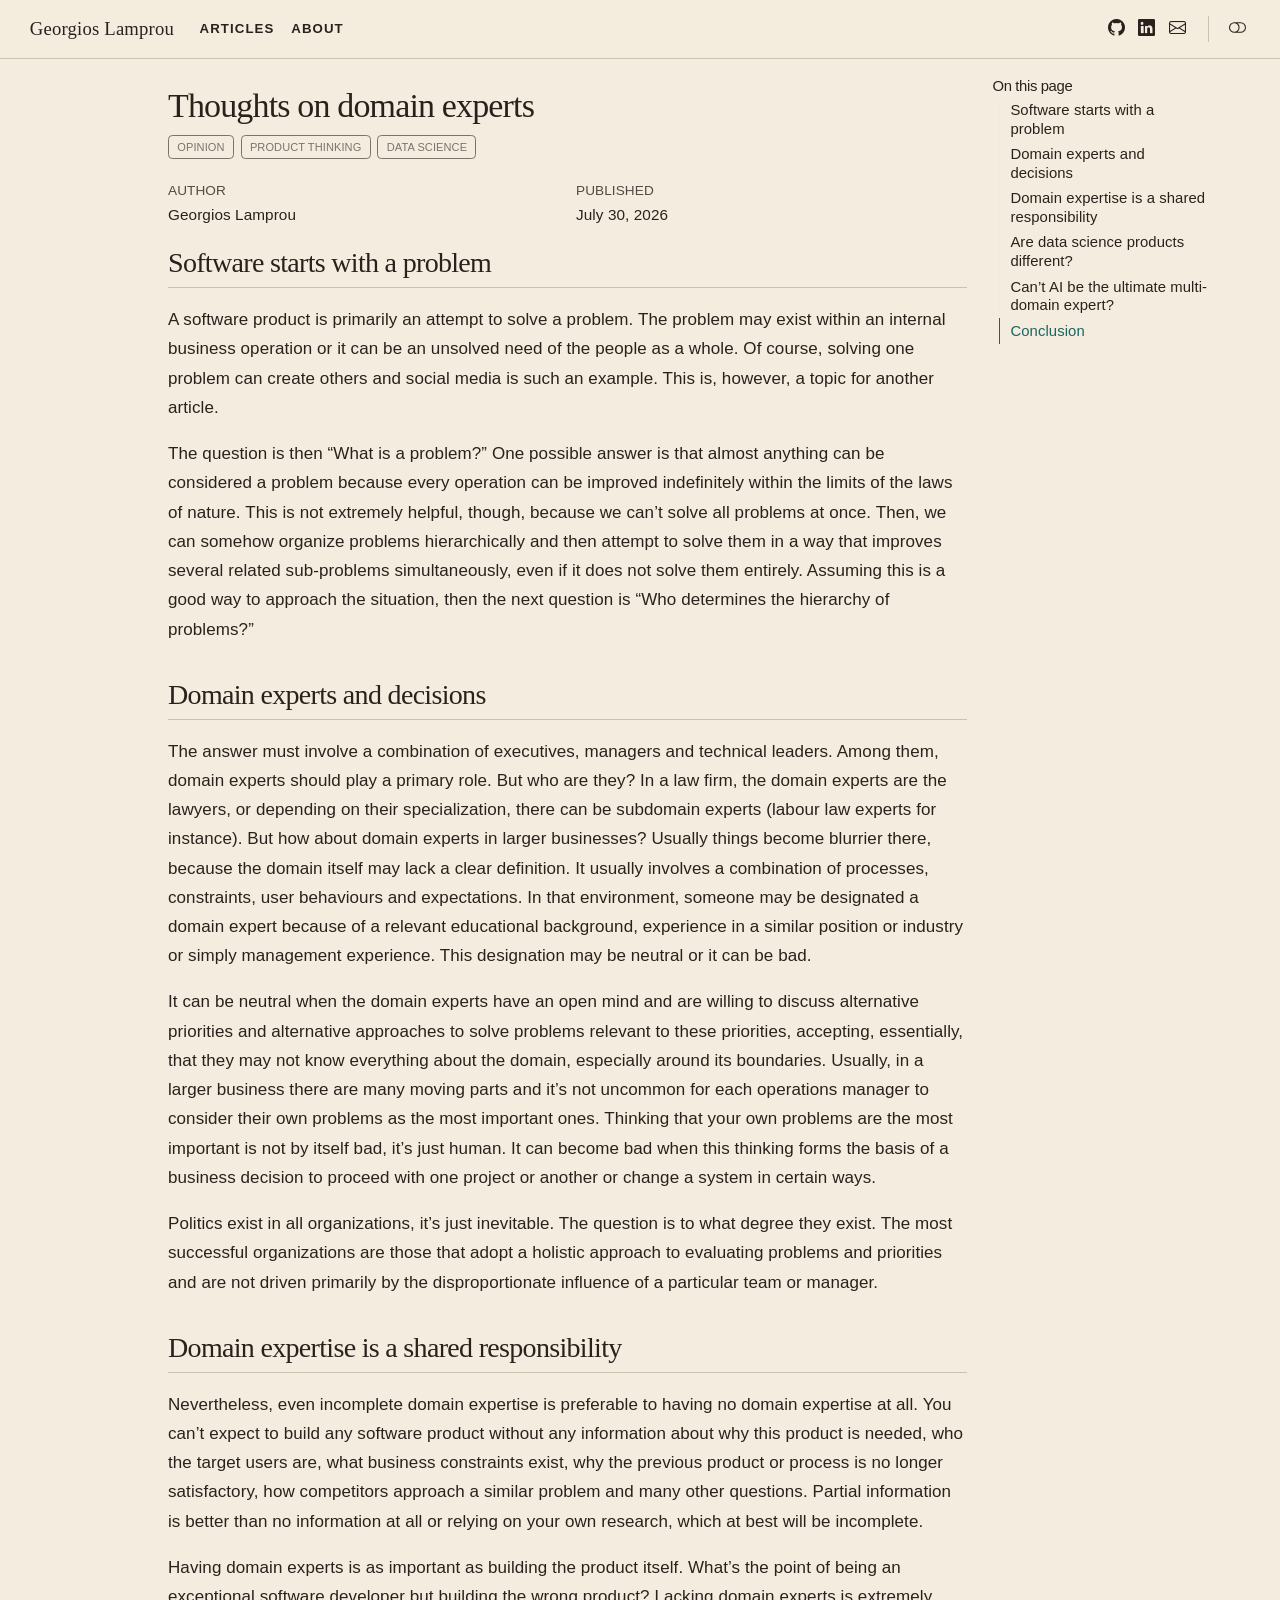
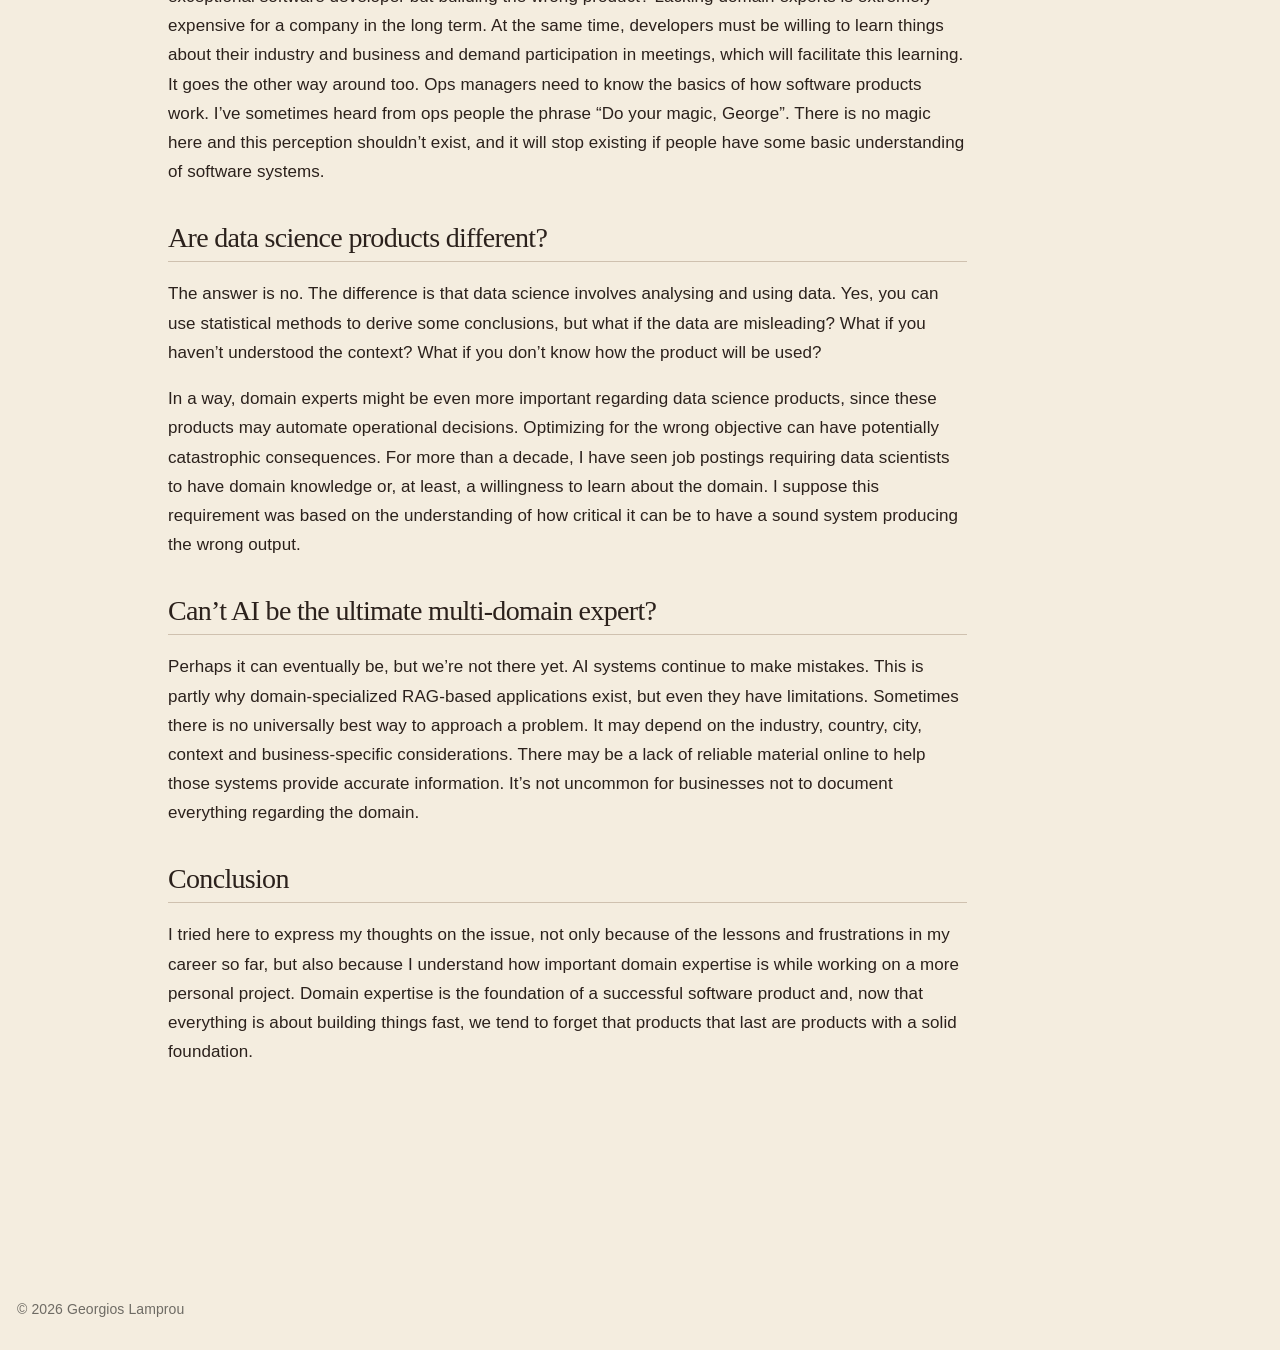
==== articles/thougts-on-domain-experts.html @ 37748b84 "Built site for gh-pages" ====
<!DOCTYPE html>
<html xmlns="http://www.w3.org/1999/xhtml" lang="en" xml:lang="en"><head>

<meta charset="utf-8">
<meta name="generator" content="quarto-1.9.38">

<meta name="viewport" content="width=device-width, initial-scale=1.0, user-scalable=yes">

<meta name="author" content="Georgios Lamprou">
<meta name="dcterms.date" content="2026-07-30">

<title>Thoughts on domain experts</title>
<style>
/* Default styles provided by pandoc.
** See https://pandoc.org/MANUAL.html#variables-for-html for config info.
*/
code{white-space: pre-wrap;}
span.smallcaps{font-variant: small-caps;}
div.columns{display: flex; gap: min(4vw, 1.5em);}
div.column{flex: auto; overflow-x: auto;}
div.hanging-indent{margin-left: 1.5em; text-indent: -1.5em;}
ul.task-list{list-style: none;}
ul.task-list li input[type="checkbox"] {
  width: 0.8em;
  margin: 0 0.8em 0.2em -1em; /* quarto-specific, see https://github.com/quarto-dev/quarto-cli/issues/4556 */ 
  vertical-align: middle;
}
</style>


<script src="../site_libs/quarto-nav/quarto-nav.js"></script>
<script src="../site_libs/clipboard/clipboard.min.js"></script>
<script src="../site_libs/quarto-html/quarto.js" type="module"></script>
<script src="../site_libs/quarto-html/tabsets/tabsets.js" type="module"></script>
<script src="../site_libs/quarto-html/popper.min.js"></script>
<script src="../site_libs/quarto-html/tippy.umd.min.js"></script>
<script src="../site_libs/quarto-html/anchor.min.js"></script>
<link href="../site_libs/quarto-html/tippy.css" rel="stylesheet">
<link href="../site_libs/quarto-html/quarto-syntax-highlighting-4a0610749eeff5ab924a4729b5181608.css" rel="stylesheet" class="quarto-color-scheme" id="quarto-text-highlighting-styles">
<link href="../site_libs/quarto-html/quarto-syntax-highlighting-dark-de927ec96a2411cf822331f71755f83e.css" rel="stylesheet" class="quarto-color-scheme quarto-color-alternate" id="quarto-text-highlighting-styles">
<link href="../site_libs/quarto-html/quarto-syntax-highlighting-4a0610749eeff5ab924a4729b5181608.css" rel="stylesheet" class="quarto-color-scheme-extra" id="quarto-text-highlighting-styles">
<script src="../site_libs/bootstrap/bootstrap.min.js"></script>
<link href="../site_libs/bootstrap/bootstrap-icons.css" rel="stylesheet">
<link href="../site_libs/bootstrap/bootstrap-5fc6ff348829d9a5387fcf61cf6ca1f0.min.css" rel="stylesheet" append-hash="true" class="quarto-color-scheme" id="quarto-bootstrap" data-mode="light">
<link href="../site_libs/bootstrap/bootstrap-dark-337f024c480e23375819f3c35331fd2a.min.css" rel="stylesheet" append-hash="true" class="quarto-color-scheme quarto-color-alternate" id="quarto-bootstrap" data-mode="dark">
<link href="../site_libs/bootstrap/bootstrap-5fc6ff348829d9a5387fcf61cf6ca1f0.min.css" rel="stylesheet" append-hash="true" class="quarto-color-scheme-extra" id="quarto-bootstrap" data-mode="light">
<script id="quarto-search-options" type="application/json">{
  "language": {
    "search-no-results-text": "No results",
    "search-matching-documents-text": "matching documents",
    "search-copy-link-title": "Copy link to search",
    "search-hide-matches-text": "Hide additional matches",
    "search-more-match-text": "more match in this document",
    "search-more-matches-text": "more matches in this document",
    "search-clear-button-title": "Clear",
    "search-text-placeholder": "",
    "search-detached-cancel-button-title": "Cancel",
    "search-submit-button-title": "Submit",
    "search-label": "Search"
  }
}</script>
<style>html{ scroll-behavior: smooth; }</style>
<meta name="theme-color" media="(prefers-color-scheme: light)" content="#f4eddf">
<meta name="theme-color" media="(prefers-color-scheme: dark)" content="#241c18">


<meta property="og:title" content="Thoughts on domain experts">
<meta property="og:description" content="This is my personal website intended for writing technical articles and beyond.">
<meta property="og:locale" content="en_US">
<meta property="og:site_name" content="Georgios Lamprou">
<link rel="canonical" href="https://labs.georgioslamprou.gr/articles/thougts-on-domain-experts.html">
</head>

<body class="nav-fixed quarto-light"><script id="quarto-html-before-body" type="application/javascript">
    const toggleBodyColorMode = (bsSheetEl) => {
      const mode = bsSheetEl.getAttribute("data-mode");
      const bodyEl = window.document.querySelector("body");
      if (mode === "dark") {
        bodyEl.classList.add("quarto-dark");
        bodyEl.classList.remove("quarto-light");
      } else {
        bodyEl.classList.add("quarto-light");
        bodyEl.classList.remove("quarto-dark");
      }
    }
    const toggleBodyColorPrimary = () => {
      const bsSheetEl = window.document.querySelector("link#quarto-bootstrap:not([rel=disabled-stylesheet])");
      if (bsSheetEl) {
        toggleBodyColorMode(bsSheetEl);
      }
    }
    const setColorSchemeToggle = (alternate) => {
      const toggles = window.document.querySelectorAll('.quarto-color-scheme-toggle');
      for (let i=0; i < toggles.length; i++) {
        const toggle = toggles[i];
        if (toggle) {
          if (alternate) {
            toggle.classList.add("alternate");
          } else {
            toggle.classList.remove("alternate");
          }
        }
      }
    };
    const toggleColorMode = (alternate) => {
      // Switch the stylesheets
      const primaryStylesheets = window.document.querySelectorAll('link.quarto-color-scheme:not(.quarto-color-alternate)');
      const alternateStylesheets = window.document.querySelectorAll('link.quarto-color-scheme.quarto-color-alternate');
      manageTransitions('#quarto-margin-sidebar .nav-link', false);
      if (alternate) {
        // note: dark is layered on light, we don't disable primary!
        enableStylesheet(alternateStylesheets);
        for (const sheetNode of alternateStylesheets) {
          if (sheetNode.id === "quarto-bootstrap") {
            toggleBodyColorMode(sheetNode);
          }
        }
      } else {
        disableStylesheet(alternateStylesheets);
        enableStylesheet(primaryStylesheets)
        toggleBodyColorPrimary();
      }
      manageTransitions('#quarto-margin-sidebar .nav-link', true);
      // Switch the toggles
      setColorSchemeToggle(alternate)
      // Hack to workaround the fact that safari doesn't
      // properly recolor the scrollbar when toggling (#1455)
      if (navigator.userAgent.indexOf('Safari') > 0 && navigator.userAgent.indexOf('Chrome') == -1) {
        manageTransitions("body", false);
        window.scrollTo(0, 1);
        setTimeout(() => {
          window.scrollTo(0, 0);
          manageTransitions("body", true);
        }, 40);
      }
    }
    const disableStylesheet = (stylesheets) => {
      for (let i=0; i < stylesheets.length; i++) {
        const stylesheet = stylesheets[i];
        stylesheet.rel = 'disabled-stylesheet';
      }
    }
    const enableStylesheet = (stylesheets) => {
      for (let i=0; i < stylesheets.length; i++) {
        const stylesheet = stylesheets[i];
        if(stylesheet.rel !== 'stylesheet') { // for Chrome, which will still FOUC without this check
          stylesheet.rel = 'stylesheet';
        }
      }
    }
    const manageTransitions = (selector, allowTransitions) => {
      const els = window.document.querySelectorAll(selector);
      for (let i=0; i < els.length; i++) {
        const el = els[i];
        if (allowTransitions) {
          el.classList.remove('notransition');
        } else {
          el.classList.add('notransition');
        }
      }
    }
    const isFileUrl = () => {
      return window.location.protocol === 'file:';
    }
    const hasAlternateSentinel = () => {
      let styleSentinel = getColorSchemeSentinel();
      if (styleSentinel !== null) {
        return styleSentinel === "alternate";
      } else {
        return false;
      }
    }
    const setStyleSentinel = (alternate) => {
      const value = alternate ? "alternate" : "default";
      if (!isFileUrl()) {
        window.localStorage.setItem("quarto-color-scheme", value);
      } else {
        localAlternateSentinel = value;
      }
    }
    const getColorSchemeSentinel = () => {
      if (!isFileUrl()) {
        const storageValue = window.localStorage.getItem("quarto-color-scheme");
        return storageValue != null ? storageValue : localAlternateSentinel;
      } else {
        return localAlternateSentinel;
      }
    }
    const toggleGiscusIfUsed = (isAlternate, darkModeDefault) => {
      const baseTheme = document.querySelector('#giscus-base-theme')?.value ?? 'light';
      const alternateTheme = document.querySelector('#giscus-alt-theme')?.value ?? 'dark';
      let newTheme = '';
      if(authorPrefersDark) {
        newTheme = isAlternate ? baseTheme : alternateTheme;
      } else {
        newTheme = isAlternate ? alternateTheme : baseTheme;
      }
      const changeGiscusTheme = () => {
        // From: https://github.com/giscus/giscus/issues/336
        const sendMessage = (message) => {
          const iframe = document.querySelector('iframe.giscus-frame');
          if (!iframe) return;
          iframe.contentWindow.postMessage({ giscus: message }, 'https://giscus.app');
        }
        sendMessage({
          setConfig: {
            theme: newTheme
          }
        });
      }
      const isGiscussLoaded = window.document.querySelector('iframe.giscus-frame') !== null;
      if (isGiscussLoaded) {
        changeGiscusTheme();
      }
    };
    const authorPrefersDark = false;
    const queryPrefersDark = window.matchMedia('(prefers-color-scheme: dark)');
    const darkModeDefault = queryPrefersDark.matches;
      document.querySelector('link#quarto-text-highlighting-styles.quarto-color-scheme-extra').rel = 'disabled-stylesheet';
      document.querySelector('link#quarto-bootstrap.quarto-color-scheme-extra').rel = 'disabled-stylesheet';
    let localAlternateSentinel = darkModeDefault ? 'alternate' : 'default';
    // Dark / light mode switch
    window.quartoToggleColorScheme = () => {
      // Read the current dark / light value
      let toAlternate = !hasAlternateSentinel();
      toggleColorMode(toAlternate);
      setStyleSentinel(toAlternate);
      toggleGiscusIfUsed(toAlternate, darkModeDefault);
      window.dispatchEvent(new Event('resize'));
    };
    queryPrefersDark.addEventListener("change", e => {
      if(window.localStorage.getItem("quarto-color-scheme") !== null)
        return;
      const alternate = e.matches
      toggleColorMode(alternate);
      localAlternateSentinel = e.matches ? 'alternate' : 'default'; // this is used alongside local storage!
      toggleGiscusIfUsed(alternate, darkModeDefault);
    });
    // Switch to dark mode if need be
    if (hasAlternateSentinel()) {
      toggleColorMode(true);
    } else {
      toggleColorMode(false);
    }
  </script>

<div id="quarto-search-results"></div>
  <header id="quarto-header" class="headroom fixed-top">
    <nav class="navbar navbar-expand-md " data-bs-theme="dark">
      <div class="navbar-container container-fluid">
      <div class="navbar-brand-container mx-auto">
    <a class="navbar-brand" href="../index.html">
    <span class="navbar-title">Georgios Lamprou</span>
    </a>
  </div>
          <button class="navbar-toggler" type="button" data-bs-toggle="collapse" data-bs-target="#navbarCollapse" aria-controls="navbarCollapse" role="menu" aria-expanded="false" aria-label="Toggle navigation" onclick="if (window.quartoToggleHeadroom) { window.quartoToggleHeadroom(); }">
  <span class="navbar-toggler-icon"></span>
</button>
          <div class="collapse navbar-collapse" id="navbarCollapse">
            <ul class="navbar-nav navbar-nav-scroll me-auto">
  <li class="nav-item">
    <a class="nav-link" href="../articles/index.html"> 
<span class="menu-text">Articles</span></a>
  </li>  
  <li class="nav-item">
    <a class="nav-link" href="../about/index.html"> 
<span class="menu-text">About</span></a>
  </li>  
</ul>
          </div> <!-- /navcollapse -->
            <div class="quarto-navbar-tools tools-wide">
    <a href="https://github.com/georgios-lamprou" title="" class="quarto-navigation-tool px-1" aria-label="Georgios Lamprou on GitHub"><i class="bi bi-github"></i></a>
    <a href="https://www.linkedin.com/in/georgioslamprou/" title="" class="quarto-navigation-tool px-1" aria-label="Georgios Lamprou on LinkedIn"><i class="bi bi-linkedin"></i></a>
    <a href="mailto:contact@georgioslamprou.gr" title="" class="quarto-navigation-tool px-1" aria-label="Email Georgios Lamprou"><i class="bi bi-envelope"></i></a>
  <a href="" class="quarto-color-scheme-toggle quarto-navigation-tool  px-1" onclick="window.quartoToggleColorScheme(); return false;" title="Toggle dark mode"><i class="bi"></i></a>
</div>
      </div> <!-- /container-fluid -->
    </nav>
</header>
<!-- content -->
<div id="quarto-content" class="quarto-container page-columns page-rows-contents page-layout-article page-navbar">
<!-- sidebar -->
<!-- margin-sidebar -->
    <div id="quarto-margin-sidebar" class="sidebar margin-sidebar">
        <nav id="TOC" role="doc-toc" class="toc-active">
    <h2 id="toc-title">On this page</h2>
   
  <ul>
  <li><a href="#software-starts-with-a-problem" id="toc-software-starts-with-a-problem" class="nav-link active" data-scroll-target="#software-starts-with-a-problem">Software starts with a problem</a></li>
  <li><a href="#domain-experts-and-decisions" id="toc-domain-experts-and-decisions" class="nav-link" data-scroll-target="#domain-experts-and-decisions">Domain experts and decisions</a></li>
  <li><a href="#domain-expertise-is-a-shared-responsibility" id="toc-domain-expertise-is-a-shared-responsibility" class="nav-link" data-scroll-target="#domain-expertise-is-a-shared-responsibility">Domain expertise is a shared responsibility</a></li>
  <li><a href="#are-data-science-products-different" id="toc-are-data-science-products-different" class="nav-link" data-scroll-target="#are-data-science-products-different">Are data science products different?</a></li>
  <li><a href="#cant-ai-be-the-ultimate-multi-domain-expert" id="toc-cant-ai-be-the-ultimate-multi-domain-expert" class="nav-link" data-scroll-target="#cant-ai-be-the-ultimate-multi-domain-expert">Can’t AI be the ultimate multi-domain expert?</a></li>
  <li><a href="#conclusion" id="toc-conclusion" class="nav-link" data-scroll-target="#conclusion">Conclusion</a></li>
  </ul>
</nav>
    </div>
<!-- main -->
<main class="content" id="quarto-document-content">


<header id="title-block-header" class="quarto-title-block default">
<div class="quarto-title">
<h1 class="title">Thoughts on domain experts</h1>
  <div class="quarto-categories">
    <div class="quarto-category">Opinion</div>
    <div class="quarto-category">Product Thinking</div>
    <div class="quarto-category">Data Science</div>
  </div>
  </div>



<div class="quarto-title-meta">

    <div>
    <div class="quarto-title-meta-heading">Author</div>
    <div class="quarto-title-meta-contents">
             <p>Georgios Lamprou </p>
          </div>
  </div>
    
    <div>
    <div class="quarto-title-meta-heading">Published</div>
    <div class="quarto-title-meta-contents">
      <p class="date">July 30, 2026</p>
    </div>
  </div>
  
    
  </div>
  


</header>


<section id="software-starts-with-a-problem" class="level2">
<h2 class="anchored" data-anchor-id="software-starts-with-a-problem">Software starts with a problem</h2>
<p>A software product is primarily an attempt to solve a problem. The problem may exist within an internal business operation or it can be an unsolved need of the people as a whole. Of course, solving one problem can create others and social media is such an example. This is, however, a topic for another article.</p>
<p>The question is then “What is a problem?” One possible answer is that almost anything can be considered a problem because every operation can be improved indefinitely within the limits of the laws of nature. This is not extremely helpful, though, because we can’t solve all problems at once. Then, we can somehow organize problems hierarchically and then attempt to solve them in a way that improves several related sub-problems simultaneously, even if it does not solve them entirely. Assuming this is a good way to approach the situation, then the next question is “Who determines the hierarchy of problems?”</p>
</section>
<section id="domain-experts-and-decisions" class="level2">
<h2 class="anchored" data-anchor-id="domain-experts-and-decisions">Domain experts and decisions</h2>
<p>The answer must involve a combination of executives, managers and technical leaders. Among them, domain experts should play a primary role. But who are they? In a law firm, the domain experts are the lawyers, or depending on their specialization, there can be subdomain experts (labour law experts for instance). But how about domain experts in larger businesses? Usually things become blurrier there, because the domain itself may lack a clear definition. It usually involves a combination of processes, constraints, user behaviours and expectations. In that environment, someone may be designated a domain expert because of a relevant educational background, experience in a similar position or industry or simply management experience. This designation may be neutral or it can be bad.</p>
<p>It can be neutral when the domain experts have an open mind and are willing to discuss alternative priorities and alternative approaches to solve problems relevant to these priorities, accepting, essentially, that they may not know everything about the domain, especially around its boundaries. Usually, in a larger business there are many moving parts and it’s not uncommon for each operations manager to consider their own problems as the most important ones. Thinking that your own problems are the most important is not by itself bad, it’s just human. It can become bad when this thinking forms the basis of a business decision to proceed with one project or another or change a system in certain ways.</p>
<p>Politics exist in all organizations, it’s just inevitable. The question is to what degree they exist. The most successful organizations are those that adopt a holistic approach to evaluating problems and priorities and are not driven primarily by the disproportionate influence of a particular team or manager.</p>
</section>
<section id="domain-expertise-is-a-shared-responsibility" class="level2">
<h2 class="anchored" data-anchor-id="domain-expertise-is-a-shared-responsibility">Domain expertise is a shared responsibility</h2>
<p>Nevertheless, even incomplete domain expertise is preferable to having no domain expertise at all. You can’t expect to build any software product without any information about why this product is needed, who the target users are, what business constraints exist, why the previous product or process is no longer satisfactory, how competitors approach a similar problem and many other questions. Partial information is better than no information at all or relying on your own research, which at best will be incomplete.</p>
<p>Having domain experts is as important as building the product itself. What’s the point of being an exceptional software developer but building the wrong product? Lacking domain experts is extremely expensive for a company in the long term. At the same time, developers must be willing to learn things about their industry and business and demand participation in meetings, which will facilitate this learning. It goes the other way around too. Ops managers need to know the basics of how software products work. I’ve sometimes heard from ops people the phrase “Do your magic, George”. There is no magic here and this perception shouldn’t exist, and it will stop existing if people have some basic understanding of software systems.</p>
</section>
<section id="are-data-science-products-different" class="level2">
<h2 class="anchored" data-anchor-id="are-data-science-products-different">Are data science products different?</h2>
<p>The answer is no. The difference is that data science involves analysing and using data. Yes, you can use statistical methods to derive some conclusions, but what if the data are misleading? What if you haven’t understood the context? What if you don’t know how the product will be used?</p>
<p>In a way, domain experts might be even more important regarding data science products, since these products may automate operational decisions. Optimizing for the wrong objective can have potentially catastrophic consequences. For more than a decade, I have seen job postings requiring data scientists to have domain knowledge or, at least, a willingness to learn about the domain. I suppose this requirement was based on the understanding of how critical it can be to have a sound system producing the wrong output.</p>
</section>
<section id="cant-ai-be-the-ultimate-multi-domain-expert" class="level2">
<h2 class="anchored" data-anchor-id="cant-ai-be-the-ultimate-multi-domain-expert">Can’t AI be the ultimate multi-domain expert?</h2>
<p>Perhaps it can eventually be, but we’re not there yet. AI systems continue to make mistakes. This is partly why domain-specialized RAG-based applications exist, but even they have limitations. Sometimes there is no universally best way to approach a problem. It may depend on the industry, country, city, context and business-specific considerations. There may be a lack of reliable material online to help those systems provide accurate information. It’s not uncommon for businesses not to document everything regarding the domain.</p>
</section>
<section id="conclusion" class="level2">
<h2 class="anchored" data-anchor-id="conclusion">Conclusion</h2>
<p>I tried here to express my thoughts on the issue, not only because of the lessons and frustrations in my career so far, but also because I understand how important domain expertise is while working on a more personal project. Domain expertise is the foundation of a successful software product and, now that everything is about building things fast, we tend to forget that products that last are products with a solid foundation.</p>


</section>

</main> <!-- /main -->
<script id="quarto-html-after-body" type="application/javascript">
  window.document.addEventListener("DOMContentLoaded", function (event) {
    // Ensure there is a toggle, if there isn't float one in the top right
    if (window.document.querySelector('.quarto-color-scheme-toggle') === null) {
      const a = window.document.createElement('a');
      a.classList.add('top-right');
      a.classList.add('quarto-color-scheme-toggle');
      a.href = "";
      a.onclick = function() { try { window.quartoToggleColorScheme(); } catch {} return false; };
      const i = window.document.createElement("i");
      i.classList.add('bi');
      a.appendChild(i);
      window.document.body.appendChild(a);
    }
    setColorSchemeToggle(hasAlternateSentinel())
    const icon = "";
    const anchorJS = new window.AnchorJS();
    anchorJS.options = {
      placement: 'right',
      icon: icon
    };
    anchorJS.add('.anchored');
    const isCodeAnnotation = (el) => {
      for (const clz of el.classList) {
        if (clz.startsWith('code-annotation-')) {                     
          return true;
        }
      }
      return false;
    }
    const onCopySuccess = function(e) {
      // button target
      const button = e.trigger;
      // don't keep focus
      button.blur();
      // flash "checked"
      button.classList.add('code-copy-button-checked');
      var currentTitle = button.getAttribute("title");
      button.setAttribute("title", "Copied!");
      let tooltip;
      if (window.bootstrap) {
        button.setAttribute("data-bs-toggle", "tooltip");
        button.setAttribute("data-bs-placement", "left");
        button.setAttribute("data-bs-title", "Copied!");
        tooltip = new bootstrap.Tooltip(button, 
          { trigger: "manual", 
            customClass: "code-copy-button-tooltip",
            offset: [0, -8]});
        tooltip.show();    
      }
      setTimeout(function() {
        if (tooltip) {
          tooltip.hide();
          button.removeAttribute("data-bs-title");
          button.removeAttribute("data-bs-toggle");
          button.removeAttribute("data-bs-placement");
        }
        button.setAttribute("title", currentTitle);
        button.classList.remove('code-copy-button-checked');
      }, 1000);
      // clear code selection
      e.clearSelection();
    }
    const getTextToCopy = function(trigger) {
      const outerScaffold = trigger.parentElement.cloneNode(true);
      const codeEl = outerScaffold.querySelector('code');
      for (const childEl of codeEl.children) {
        if (isCodeAnnotation(childEl)) {
          childEl.remove();
        }
      }
      return codeEl.innerText;
    }
    const clipboard = new window.ClipboardJS('.code-copy-button:not([data-in-quarto-modal])', {
      text: getTextToCopy
    });
    clipboard.on('success', onCopySuccess);
    if (window.document.getElementById('quarto-embedded-source-code-modal')) {
      const clipboardModal = new window.ClipboardJS('.code-copy-button[data-in-quarto-modal]', {
        text: getTextToCopy,
        container: window.document.getElementById('quarto-embedded-source-code-modal')
      });
      clipboardModal.on('success', onCopySuccess);
    }
      var localhostRegex = new RegExp(/^(?:http|https):\/\/localhost\:?[0-9]*\//);
      var mailtoRegex = new RegExp(/^mailto:/);
        var filterRegex = new RegExp("https:\/\/labs\.georgioslamprou\.gr");
      var isInternal = (href) => {
          return filterRegex.test(href) || localhostRegex.test(href) || mailtoRegex.test(href);
      }
      // Inspect non-navigation links and adorn them if external
     var links = window.document.querySelectorAll('a[href]:not(.nav-link):not(.navbar-brand):not(.toc-action):not(.sidebar-link):not(.sidebar-item-toggle):not(.pagination-link):not(.no-external):not([aria-hidden]):not(.dropdown-item):not(.quarto-navigation-tool):not(.about-link)');
      for (var i=0; i<links.length; i++) {
        const link = links[i];
        if (!isInternal(link.href)) {
          // undo the damage that might have been done by quarto-nav.js in the case of
          // links that we want to consider external
          if (link.dataset.originalHref !== undefined) {
            link.href = link.dataset.originalHref;
          }
            // target, if specified
            link.setAttribute("target", "_blank");
            if (link.getAttribute("rel") === null) {
              link.setAttribute("rel", "noopener");
            }
        }
      }
    function tippyHover(el, contentFn, onTriggerFn, onUntriggerFn) {
      const config = {
        allowHTML: true,
        maxWidth: 500,
        delay: 100,
        arrow: false,
        appendTo: function(el) {
            return el.parentElement;
        },
        interactive: true,
        interactiveBorder: 10,
        theme: 'quarto',
        placement: 'bottom-start',
      };
      if (contentFn) {
        config.content = contentFn;
      }
      if (onTriggerFn) {
        config.onTrigger = onTriggerFn;
      }
      if (onUntriggerFn) {
        config.onUntrigger = onUntriggerFn;
      }
      window.tippy(el, config); 
    }
    const noterefs = window.document.querySelectorAll('a[role="doc-noteref"]');
    for (var i=0; i<noterefs.length; i++) {
      const ref = noterefs[i];
      tippyHover(ref, function() {
        // use id or data attribute instead here
        let href = ref.getAttribute('data-footnote-href') || ref.getAttribute('href');
        try { href = new URL(href).hash; } catch {}
        const id = href.replace(/^#\/?/, "");
        const note = window.document.getElementById(id);
        if (note) {
          return note.innerHTML;
        } else {
          return "";
        }
      });
    }
    const xrefs = window.document.querySelectorAll('a.quarto-xref');
    const processXRef = (id, note) => {
      // Strip column container classes
      const stripColumnClz = (el) => {
        el.classList.remove("page-full", "page-columns");
        if (el.children) {
          for (const child of el.children) {
            stripColumnClz(child);
          }
        }
      }
      stripColumnClz(note)
      if (id === null || id.startsWith('sec-')) {
        // Special case sections, only their first couple elements
        const container = document.createElement("div");
        if (note.children && note.children.length > 2) {
          container.appendChild(note.children[0].cloneNode(true));
          for (let i = 1; i < note.children.length; i++) {
            const child = note.children[i];
            if (child.tagName === "P" && child.innerText === "") {
              continue;
            } else {
              container.appendChild(child.cloneNode(true));
              break;
            }
          }
          if (window.Quarto?.typesetMath) {
            window.Quarto.typesetMath(container);
          }
          return container.innerHTML
        } else {
          if (window.Quarto?.typesetMath) {
            window.Quarto.typesetMath(note);
          }
          return note.innerHTML;
        }
      } else {
        // Remove any anchor links if they are present
        const anchorLink = note.querySelector('a.anchorjs-link');
        if (anchorLink) {
          anchorLink.remove();
        }
        if (window.Quarto?.typesetMath) {
          window.Quarto.typesetMath(note);
        }
        if (note.classList.contains("callout")) {
          return note.outerHTML;
        } else {
          return note.innerHTML;
        }
      }
    }
    for (var i=0; i<xrefs.length; i++) {
      const xref = xrefs[i];
      tippyHover(xref, undefined, function(instance) {
        instance.disable();
        let url = xref.getAttribute('href');
        let hash = undefined; 
        if (url.startsWith('#')) {
          hash = url;
        } else {
          try { hash = new URL(url).hash; } catch {}
        }
        if (hash) {
          const id = hash.replace(/^#\/?/, "");
          const note = window.document.getElementById(id);
          if (note !== null) {
            try {
              const html = processXRef(id, note.cloneNode(true));
              instance.setContent(html);
            } finally {
              instance.enable();
              instance.show();
            }
          } else {
            // See if we can fetch this
            fetch(url.split('#')[0])
            .then(res => res.text())
            .then(html => {
              const parser = new DOMParser();
              const htmlDoc = parser.parseFromString(html, "text/html");
              const note = htmlDoc.getElementById(id);
              if (note !== null) {
                const html = processXRef(id, note);
                instance.setContent(html);
              } 
            }).finally(() => {
              instance.enable();
              instance.show();
            });
          }
        } else {
          // See if we can fetch a full url (with no hash to target)
          // This is a special case and we should probably do some content thinning / targeting
          fetch(url)
          .then(res => res.text())
          .then(html => {
            const parser = new DOMParser();
            const htmlDoc = parser.parseFromString(html, "text/html");
            const note = htmlDoc.querySelector('main.content');
            if (note !== null) {
              // This should only happen for chapter cross references
              // (since there is no id in the URL)
              // remove the first header
              if (note.children.length > 0 && note.children[0].tagName === "HEADER") {
                note.children[0].remove();
              }
              const html = processXRef(null, note);
              instance.setContent(html);
            } 
          }).finally(() => {
            instance.enable();
            instance.show();
          });
        }
      }, function(instance) {
      });
    }
        let selectedAnnoteEl;
        const selectorForAnnotation = ( cell, annotation) => {
          let cellAttr = 'data-code-cell="' + cell + '"';
          let lineAttr = 'data-code-annotation="' +  annotation + '"';
          const selector = 'span[' + cellAttr + '][' + lineAttr + ']';
          return selector;
        }
        const selectCodeLines = (annoteEl) => {
          const doc = window.document;
          const targetCell = annoteEl.getAttribute("data-target-cell");
          const targetAnnotation = annoteEl.getAttribute("data-target-annotation");
          const annoteSpan = window.document.querySelector(selectorForAnnotation(targetCell, targetAnnotation));
          const lines = annoteSpan.getAttribute("data-code-lines").split(",");
          const lineIds = lines.map((line) => {
            return targetCell + "-" + line;
          })
          let top = null;
          let height = null;
          let parent = null;
          if (lineIds.length > 0) {
              //compute the position of the single el (top and bottom and make a div)
              const el = window.document.getElementById(lineIds[0]);
              top = el.offsetTop;
              height = el.offsetHeight;
              parent = el.parentElement.parentElement;
            if (lineIds.length > 1) {
              const lastEl = window.document.getElementById(lineIds[lineIds.length - 1]);
              const bottom = lastEl.offsetTop + lastEl.offsetHeight;
              height = bottom - top;
            }
            if (top !== null && height !== null && parent !== null) {
              // cook up a div (if necessary) and position it 
              let div = window.document.getElementById("code-annotation-line-highlight");
              if (div === null) {
                div = window.document.createElement("div");
                div.setAttribute("id", "code-annotation-line-highlight");
                div.style.position = 'absolute';
                parent.appendChild(div);
              }
              div.style.top = top - 2 + "px";
              div.style.height = height + 4 + "px";
              div.style.left = 0;
              let gutterDiv = window.document.getElementById("code-annotation-line-highlight-gutter");
              if (gutterDiv === null) {
                gutterDiv = window.document.createElement("div");
                gutterDiv.setAttribute("id", "code-annotation-line-highlight-gutter");
                gutterDiv.style.position = 'absolute';
                const codeCell = window.document.getElementById(targetCell);
                const gutter = codeCell.querySelector('.code-annotation-gutter');
                gutter.appendChild(gutterDiv);
              }
              gutterDiv.style.top = top - 2 + "px";
              gutterDiv.style.height = height + 4 + "px";
            }
            selectedAnnoteEl = annoteEl;
          }
        };
        const unselectCodeLines = () => {
          const elementsIds = ["code-annotation-line-highlight", "code-annotation-line-highlight-gutter"];
          elementsIds.forEach((elId) => {
            const div = window.document.getElementById(elId);
            if (div) {
              div.remove();
            }
          });
          selectedAnnoteEl = undefined;
        };
          // Handle positioning of the toggle
      window.addEventListener(
        "resize",
        throttle(() => {
          elRect = undefined;
          if (selectedAnnoteEl) {
            selectCodeLines(selectedAnnoteEl);
          }
        }, 10)
      );
      function throttle(fn, ms) {
      let throttle = false;
      let timer;
        return (...args) => {
          if(!throttle) { // first call gets through
              fn.apply(this, args);
              throttle = true;
          } else { // all the others get throttled
              if(timer) clearTimeout(timer); // cancel #2
              timer = setTimeout(() => {
                fn.apply(this, args);
                timer = throttle = false;
              }, ms);
          }
        };
      }
        // Attach click handler to the DT
        const annoteDls = window.document.querySelectorAll('dt[data-target-cell]');
        for (const annoteDlNode of annoteDls) {
          annoteDlNode.addEventListener('click', (event) => {
            const clickedEl = event.target;
            if (clickedEl !== selectedAnnoteEl) {
              unselectCodeLines();
              const activeEl = window.document.querySelector('dt[data-target-cell].code-annotation-active');
              if (activeEl) {
                activeEl.classList.remove('code-annotation-active');
              }
              selectCodeLines(clickedEl);
              clickedEl.classList.add('code-annotation-active');
            } else {
              // Unselect the line
              unselectCodeLines();
              clickedEl.classList.remove('code-annotation-active');
            }
          });
        }
    const findCites = (el) => {
      const parentEl = el.parentElement;
      if (parentEl) {
        const cites = parentEl.dataset.cites;
        if (cites) {
          return {
            el,
            cites: cites.split(' ')
          };
        } else {
          return findCites(el.parentElement)
        }
      } else {
        return undefined;
      }
    };
    var bibliorefs = window.document.querySelectorAll('a[role="doc-biblioref"]');
    for (var i=0; i<bibliorefs.length; i++) {
      const ref = bibliorefs[i];
      const citeInfo = findCites(ref);
      if (citeInfo) {
        tippyHover(citeInfo.el, function() {
          var popup = window.document.createElement('div');
          citeInfo.cites.forEach(function(cite) {
            var citeDiv = window.document.createElement('div');
            citeDiv.classList.add('hanging-indent');
            citeDiv.classList.add('csl-entry');
            var biblioDiv = window.document.getElementById('ref-' + cite);
            if (biblioDiv) {
              citeDiv.innerHTML = biblioDiv.innerHTML;
            }
            popup.appendChild(citeDiv);
          });
          return popup.innerHTML;
        });
      }
    }
  });
  </script>
</div> <!-- /content -->
<footer class="footer">
  <div class="nav-footer">
    <div class="nav-footer-left">
<p>© 2026 Georgios Lamprou</p>
</div>   
    <div class="nav-footer-center">
      &nbsp;
    </div>
    <div class="nav-footer-right">
      &nbsp;
    </div>
  </div>
</footer>




<script src="../site_libs/quarto-html/zenscroll-min.js"></script>
</body></html>
---- site_libs/quarto-html/tippy.css ----
.tippy-box[data-animation=fade][data-state=hidden]{opacity:0}[data-tippy-root]{max-width:calc(100vw - 10px)}.tippy-box{position:relative;background-color:#333;color:#fff;border-radius:4px;font-size:14px;line-height:1.4;white-space:normal;outline:0;transition-property:transform,visibility,opacity}.tippy-box[data-placement^=top]>.tippy-arrow{bottom:0}.tippy-box[data-placement^=top]>.tippy-arrow:before{bottom:-7px;left:0;border-width:8px 8px 0;border-top-color:initial;transform-origin:center top}.tippy-box[data-placement^=bottom]>.tippy-arrow{top:0}.tippy-box[data-placement^=bottom]>.tippy-arrow:before{top:-7px;left:0;border-width:0 8px 8px;border-bottom-color:initial;transform-origin:center bottom}.tippy-box[data-placement^=left]>.tippy-arrow{right:0}.tippy-box[data-placement^=left]>.tippy-arrow:before{border-width:8px 0 8px 8px;border-left-color:initial;right:-7px;transform-origin:center left}.tippy-box[data-placement^=right]>.tippy-arrow{left:0}.tippy-box[data-placement^=right]>.tippy-arrow:before{left:-7px;border-width:8px 8px 8px 0;border-right-color:initial;transform-origin:center right}.tippy-box[data-inertia][data-state=visible]{transition-timing-function:cubic-bezier(.54,1.5,.38,1.11)}.tippy-arrow{width:16px;height:16px;color:#333}.tippy-arrow:before{content:"";position:absolute;border-color:transparent;border-style:solid}.tippy-content{position:relative;padding:5px 9px;z-index:1}
---- site_libs/quarto-html/quarto-syntax-highlighting-4a0610749eeff5ab924a4729b5181608.css ----
/* quarto syntax highlight colors */
:root {
  --quarto-hl-ot-color: #003B4F;
  --quarto-hl-at-color: #657422;
  --quarto-hl-ss-color: #20794D;
  --quarto-hl-an-color: #5E5E5E;
  --quarto-hl-fu-color: #4758AB;
  --quarto-hl-st-color: #20794D;
  --quarto-hl-cf-color: #003B4F;
  --quarto-hl-op-color: #5E5E5E;
  --quarto-hl-er-color: #AD0000;
  --quarto-hl-bn-color: #AD0000;
  --quarto-hl-al-color: #AD0000;
  --quarto-hl-va-color: #111111;
  --quarto-hl-bu-color: inherit;
  --quarto-hl-ex-color: inherit;
  --quarto-hl-pp-color: #AD0000;
  --quarto-hl-in-color: #5E5E5E;
  --quarto-hl-vs-color: #20794D;
  --quarto-hl-wa-color: #5E5E5E;
  --quarto-hl-do-color: #5E5E5E;
  --quarto-hl-im-color: #00769E;
  --quarto-hl-ch-color: #20794D;
  --quarto-hl-dt-color: #AD0000;
  --quarto-hl-fl-color: #AD0000;
  --quarto-hl-co-color: #5E5E5E;
  --quarto-hl-cv-color: #5E5E5E;
  --quarto-hl-cn-color: #8f5902;
  --quarto-hl-sc-color: #5E5E5E;
  --quarto-hl-dv-color: #AD0000;
  --quarto-hl-kw-color: #003B4F;
}

/* other quarto variables */
:root {
  --quarto-font-monospace: "SFMono-Regular", Consolas, "Liberation Mono", monospace;
}

/* syntax highlight based on Pandoc's rules */
pre > code.sourceCode > span {
  color: #003B4F;
}

code.sourceCode > span {
  color: #003B4F;
}

div.sourceCode,
div.sourceCode pre.sourceCode {
  color: #003B4F;
}

/* Normal */
code span {
  color: #003B4F;
}

/* Alert */
code span.al {
  color: #AD0000;
  font-style: inherit;
}

/* Annotation */
code span.an {
  color: #5E5E5E;
  font-style: inherit;
}

/* Attribute */
code span.at {
  color: #657422;
  font-style: inherit;
}

/* BaseN */
code span.bn {
  color: #AD0000;
  font-style: inherit;
}

/* BuiltIn */
code span.bu {
  font-style: inherit;
}

/* ControlFlow */
code span.cf {
  color: #003B4F;
  font-weight: bold;
  font-style: inherit;
}

/* Char */
code span.ch {
  color: #20794D;
  font-style: inherit;
}

/* Constant */
code span.cn {
  color: #8f5902;
  font-style: inherit;
}

/* Comment */
code span.co {
  color: #5E5E5E;
  font-style: inherit;
}

/* CommentVar */
code span.cv {
  color: #5E5E5E;
  font-style: italic;
}

/* Documentation */
code span.do {
  color: #5E5E5E;
  font-style: italic;
}

/* DataType */
code span.dt {
  color: #AD0000;
  font-style: inherit;
}

/* DecVal */
code span.dv {
  color: #AD0000;
  font-style: inherit;
}

/* Error */
code span.er {
  color: #AD0000;
  font-style: inherit;
}

/* Extension */
code span.ex {
  font-style: inherit;
}

/* Float */
code span.fl {
  color: #AD0000;
  font-style: inherit;
}

/* Function */
code span.fu {
  color: #4758AB;
  font-style: inherit;
}

/* Import */
code span.im {
  color: #00769E;
  font-style: inherit;
}

/* Information */
code span.in {
  color: #5E5E5E;
  font-style: inherit;
}

/* Keyword */
code span.kw {
  color: #003B4F;
  font-weight: bold;
  font-style: inherit;
}

/* Operator */
code span.op {
  color: #5E5E5E;
  font-style: inherit;
}

/* Other */
code span.ot {
  color: #003B4F;
  font-style: inherit;
}

/* Preprocessor */
code span.pp {
  color: #AD0000;
  font-style: inherit;
}

/* SpecialChar */
code span.sc {
  color: #5E5E5E;
  font-style: inherit;
}

/* SpecialString */
code span.ss {
  color: #20794D;
  font-style: inherit;
}

/* String */
code span.st {
  color: #20794D;
  font-style: inherit;
}

/* Variable */
code span.va {
  color: #111111;
  font-style: inherit;
}

/* VerbatimString */
code span.vs {
  color: #20794D;
  font-style: inherit;
}

/* Warning */
code span.wa {
  color: #5E5E5E;
  font-style: italic;
}

.prevent-inlining {
  content: "</";
}

/*# sourceMappingURL=9a65a419040008178d15e307277feaec.css.map */
---- site_libs/quarto-html/quarto-syntax-highlighting-dark-de927ec96a2411cf822331f71755f83e.css ----
/* quarto syntax highlight colors */
:root {
  --quarto-hl-al-color: #f07178;
  --quarto-hl-an-color: #d4d0ab;
  --quarto-hl-at-color: #00e0e0;
  --quarto-hl-bn-color: #d4d0ab;
  --quarto-hl-bu-color: #abe338;
  --quarto-hl-ch-color: #abe338;
  --quarto-hl-co-color: #f8f8f2;
  --quarto-hl-cv-color: #ffd700;
  --quarto-hl-cn-color: #ffd700;
  --quarto-hl-cf-color: #ffa07a;
  --quarto-hl-dt-color: #ffa07a;
  --quarto-hl-dv-color: #d4d0ab;
  --quarto-hl-do-color: #f8f8f2;
  --quarto-hl-er-color: #f07178;
  --quarto-hl-ex-color: #00e0e0;
  --quarto-hl-fl-color: #d4d0ab;
  --quarto-hl-fu-color: #ffa07a;
  --quarto-hl-im-color: #abe338;
  --quarto-hl-in-color: #d4d0ab;
  --quarto-hl-kw-color: #ffa07a;
  --quarto-hl-op-color: #ffa07a;
  --quarto-hl-ot-color: #00e0e0;
  --quarto-hl-pp-color: #dcc6e0;
  --quarto-hl-re-color: #00e0e0;
  --quarto-hl-sc-color: #abe338;
  --quarto-hl-ss-color: #abe338;
  --quarto-hl-st-color: #abe338;
  --quarto-hl-va-color: #00e0e0;
  --quarto-hl-vs-color: #abe338;
  --quarto-hl-wa-color: #dcc6e0;
}

/* other quarto variables */
:root {
  --quarto-font-monospace: "SFMono-Regular", Consolas, "Liberation Mono", monospace;
}

/* syntax highlight based on Pandoc's rules */
pre > code.sourceCode > span {
  color: #f8f8f2;
}

code.sourceCode > span {
  color: #f8f8f2;
}

div.sourceCode,
div.sourceCode pre.sourceCode {
  color: #f8f8f2;
}

/* Normal */
code span {
  color: #f8f8f2;
}

/* Alert */
code span.al {
  color: #f07178;
}

/* Annotation */
code span.an {
  color: #d4d0ab;
}

/* Attribute */
code span.at {
  color: #00e0e0;
}

/* BaseN */
code span.bn {
  color: #d4d0ab;
}

/* BuiltIn */
code span.bu {
  color: #abe338;
}

/* ControlFlow */
code span.cf {
  font-weight: bold;
  color: #ffa07a;
}

/* Char */
code span.ch {
  color: #abe338;
}

/* Constant */
code span.cn {
  color: #ffd700;
}

/* Comment */
code span.co {
  font-style: italic;
  color: #f8f8f2;
}

/* CommentVar */
code span.cv {
  color: #ffd700;
}

/* Documentation */
code span.do {
  color: #f8f8f2;
}

/* DataType */
code span.dt {
  color: #ffa07a;
}

/* DecVal */
code span.dv {
  color: #d4d0ab;
}

/* Error */
code span.er {
  color: #f07178;
  text-decoration: underline;
}

/* Extension */
code span.ex {
  font-weight: bold;
  color: #00e0e0;
}

/* Float */
code span.fl {
  color: #d4d0ab;
}

/* Function */
code span.fu {
  color: #ffa07a;
}

/* Import */
code span.im {
  color: #abe338;
}

/* Information */
code span.in {
  color: #d4d0ab;
}

/* Keyword */
code span.kw {
  font-weight: bold;
  color: #ffa07a;
}

/* Operator */
code span.op {
  color: #ffa07a;
}

/* Other */
code span.ot {
  color: #00e0e0;
}

/* Preprocessor */
code span.pp {
  color: #dcc6e0;
}

/* RegionMarker */
code span.re {
  background-color: #f8f8f2;
  color: #00e0e0;
}

/* SpecialChar */
code span.sc {
  color: #abe338;
}

/* SpecialString */
code span.ss {
  color: #abe338;
}

/* String */
code span.st {
  color: #abe338;
}

/* Variable */
code span.va {
  color: #00e0e0;
}

/* VerbatimString */
code span.vs {
  color: #abe338;
}

/* Warning */
code span.wa {
  color: #dcc6e0;
}

.prevent-inlining {
  content: "</";
}

/*# sourceMappingURL=dcc82d1d6e91b08d30ef68e718dc5aeb.css.map */
---- site_libs/quarto-html/quarto-syntax-highlighting-4a0610749eeff5ab924a4729b5181608.css ----
/* quarto syntax highlight colors */
:root {
  --quarto-hl-ot-color: #003B4F;
  --quarto-hl-at-color: #657422;
  --quarto-hl-ss-color: #20794D;
  --quarto-hl-an-color: #5E5E5E;
  --quarto-hl-fu-color: #4758AB;
  --quarto-hl-st-color: #20794D;
  --quarto-hl-cf-color: #003B4F;
  --quarto-hl-op-color: #5E5E5E;
  --quarto-hl-er-color: #AD0000;
  --quarto-hl-bn-color: #AD0000;
  --quarto-hl-al-color: #AD0000;
  --quarto-hl-va-color: #111111;
  --quarto-hl-bu-color: inherit;
  --quarto-hl-ex-color: inherit;
  --quarto-hl-pp-color: #AD0000;
  --quarto-hl-in-color: #5E5E5E;
  --quarto-hl-vs-color: #20794D;
  --quarto-hl-wa-color: #5E5E5E;
  --quarto-hl-do-color: #5E5E5E;
  --quarto-hl-im-color: #00769E;
  --quarto-hl-ch-color: #20794D;
  --quarto-hl-dt-color: #AD0000;
  --quarto-hl-fl-color: #AD0000;
  --quarto-hl-co-color: #5E5E5E;
  --quarto-hl-cv-color: #5E5E5E;
  --quarto-hl-cn-color: #8f5902;
  --quarto-hl-sc-color: #5E5E5E;
  --quarto-hl-dv-color: #AD0000;
  --quarto-hl-kw-color: #003B4F;
}

/* other quarto variables */
:root {
  --quarto-font-monospace: "SFMono-Regular", Consolas, "Liberation Mono", monospace;
}

/* syntax highlight based on Pandoc's rules */
pre > code.sourceCode > span {
  color: #003B4F;
}

code.sourceCode > span {
  color: #003B4F;
}

div.sourceCode,
div.sourceCode pre.sourceCode {
  color: #003B4F;
}

/* Normal */
code span {
  color: #003B4F;
}

/* Alert */
code span.al {
  color: #AD0000;
  font-style: inherit;
}

/* Annotation */
code span.an {
  color: #5E5E5E;
  font-style: inherit;
}

/* Attribute */
code span.at {
  color: #657422;
  font-style: inherit;
}

/* BaseN */
code span.bn {
  color: #AD0000;
  font-style: inherit;
}

/* BuiltIn */
code span.bu {
  font-style: inherit;
}

/* ControlFlow */
code span.cf {
  color: #003B4F;
  font-weight: bold;
  font-style: inherit;
}

/* Char */
code span.ch {
  color: #20794D;
  font-style: inherit;
}

/* Constant */
code span.cn {
  color: #8f5902;
  font-style: inherit;
}

/* Comment */
code span.co {
  color: #5E5E5E;
  font-style: inherit;
}

/* CommentVar */
code span.cv {
  color: #5E5E5E;
  font-style: italic;
}

/* Documentation */
code span.do {
  color: #5E5E5E;
  font-style: italic;
}

/* DataType */
code span.dt {
  color: #AD0000;
  font-style: inherit;
}

/* DecVal */
code span.dv {
  color: #AD0000;
  font-style: inherit;
}

/* Error */
code span.er {
  color: #AD0000;
  font-style: inherit;
}

/* Extension */
code span.ex {
  font-style: inherit;
}

/* Float */
code span.fl {
  color: #AD0000;
  font-style: inherit;
}

/* Function */
code span.fu {
  color: #4758AB;
  font-style: inherit;
}

/* Import */
code span.im {
  color: #00769E;
  font-style: inherit;
}

/* Information */
code span.in {
  color: #5E5E5E;
  font-style: inherit;
}

/* Keyword */
code span.kw {
  color: #003B4F;
  font-weight: bold;
  font-style: inherit;
}

/* Operator */
code span.op {
  color: #5E5E5E;
  font-style: inherit;
}

/* Other */
code span.ot {
  color: #003B4F;
  font-style: inherit;
}

/* Preprocessor */
code span.pp {
  color: #AD0000;
  font-style: inherit;
}

/* SpecialChar */
code span.sc {
  color: #5E5E5E;
  font-style: inherit;
}

/* SpecialString */
code span.ss {
  color: #20794D;
  font-style: inherit;
}

/* String */
code span.st {
  color: #20794D;
  font-style: inherit;
}

/* Variable */
code span.va {
  color: #111111;
  font-style: inherit;
}

/* VerbatimString */
code span.vs {
  color: #20794D;
  font-style: inherit;
}

/* Warning */
code span.wa {
  color: #5E5E5E;
  font-style: italic;
}

.prevent-inlining {
  content: "</";
}

/*# sourceMappingURL=9a65a419040008178d15e307277feaec.css.map */
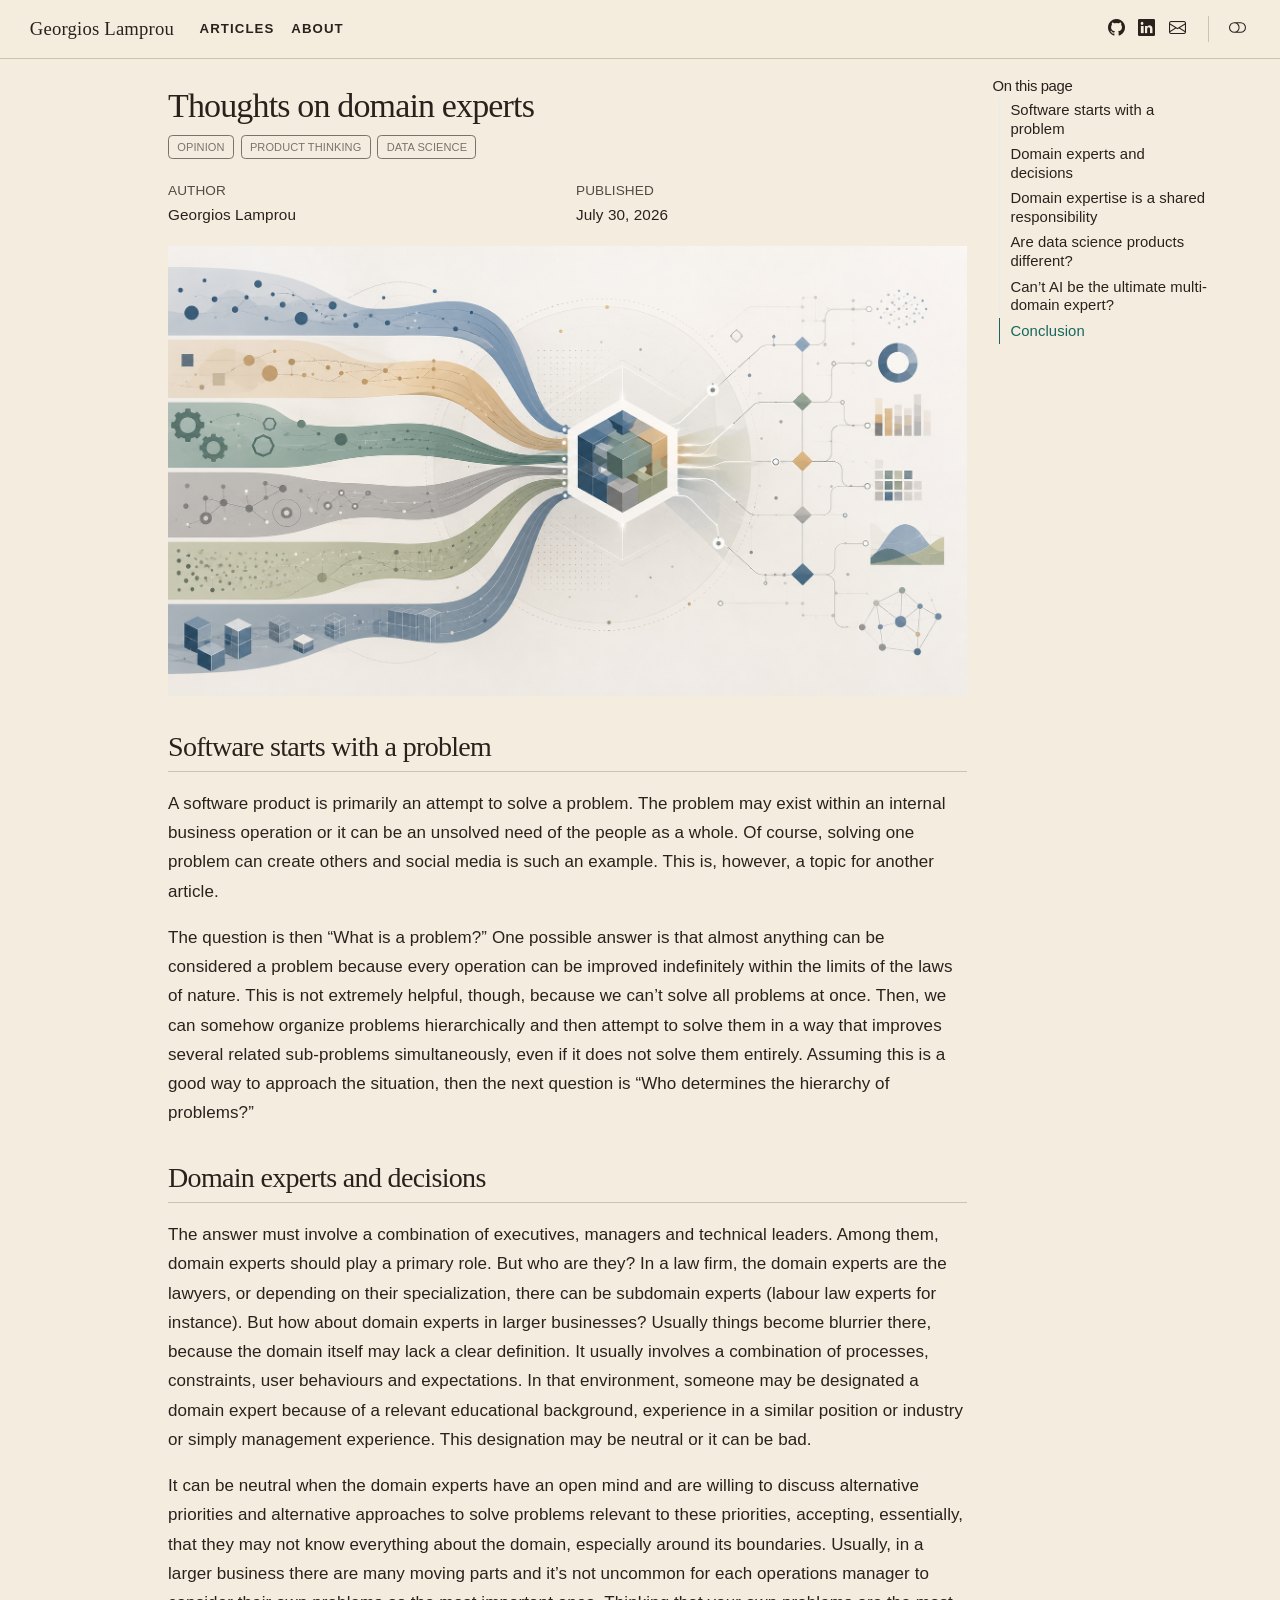
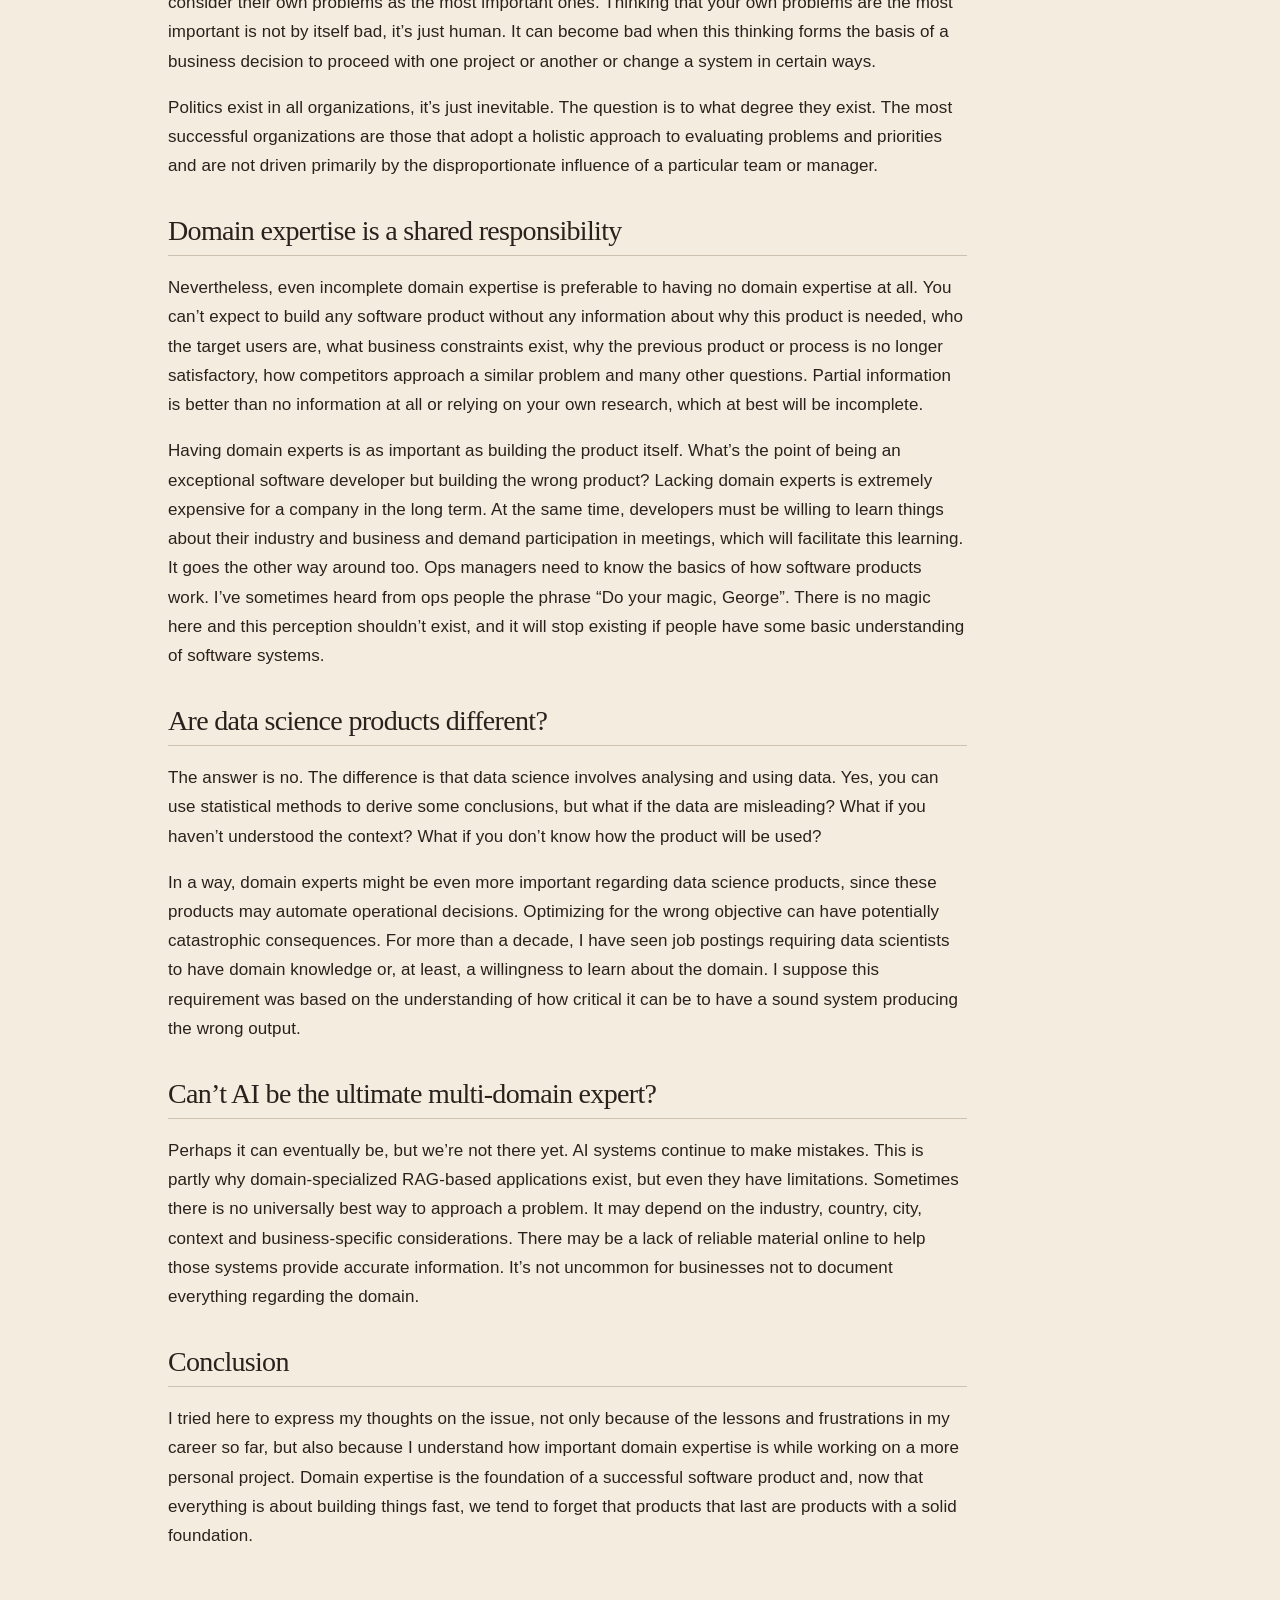
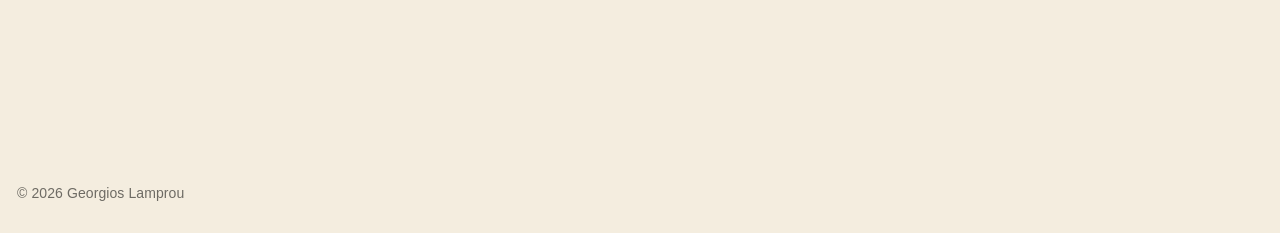
==== commit 6b4a4088: "Built site for gh-pages" ====
--- a/articles/thougts-on-domain-experts.html
+++ b/articles/thougts-on-domain-experts.html
@@ -65,9 +65,18 @@
 
 
 <meta property="og:title" content="Thoughts on domain experts">
-<meta property="og:description" content="This is my personal website intended for writing technical articles and beyond.">
+<meta property="og:description" content="Articles and reflections on data science, AI and technology.">
+<meta property="og:image" content="https://labs.georgioslamprou.gr/articles/images/thoughts-on-domain-experts.png">
 <meta property="og:locale" content="en_US">
 <meta property="og:site_name" content="Georgios Lamprou">
+<meta property="og:image:height" content="941">
+<meta property="og:image:width" content="1672">
+<meta name="twitter:title" content="Thoughts on domain experts">
+<meta name="twitter:description" content="Articles and reflections on data science, AI and technology.">
+<meta name="twitter:image" content="https://labs.georgioslamprou.gr/articles/images/thoughts-on-domain-experts.png">
+<meta name="twitter:card" content="summary_large_image">
+<meta name="twitter:image-height" content="941">
+<meta name="twitter:image-width" content="1672">
 <link rel="canonical" href="https://labs.georgioslamprou.gr/articles/thougts-on-domain-experts.html">
 </head>
 
@@ -335,6 +344,7 @@
 </header>
 
 
+<p><img src="images/thoughts-on-domain-experts.png" class="img-fluid"></p>
 <section id="software-starts-with-a-problem" class="level2">
 <h2 class="anchored" data-anchor-id="software-starts-with-a-problem">Software starts with a problem</h2>
 <p>A software product is primarily an attempt to solve a problem. The problem may exist within an internal business operation or it can be an unsolved need of the people as a whole. Of course, solving one problem can create others and social media is such an example. This is, however, a topic for another article.</p>
